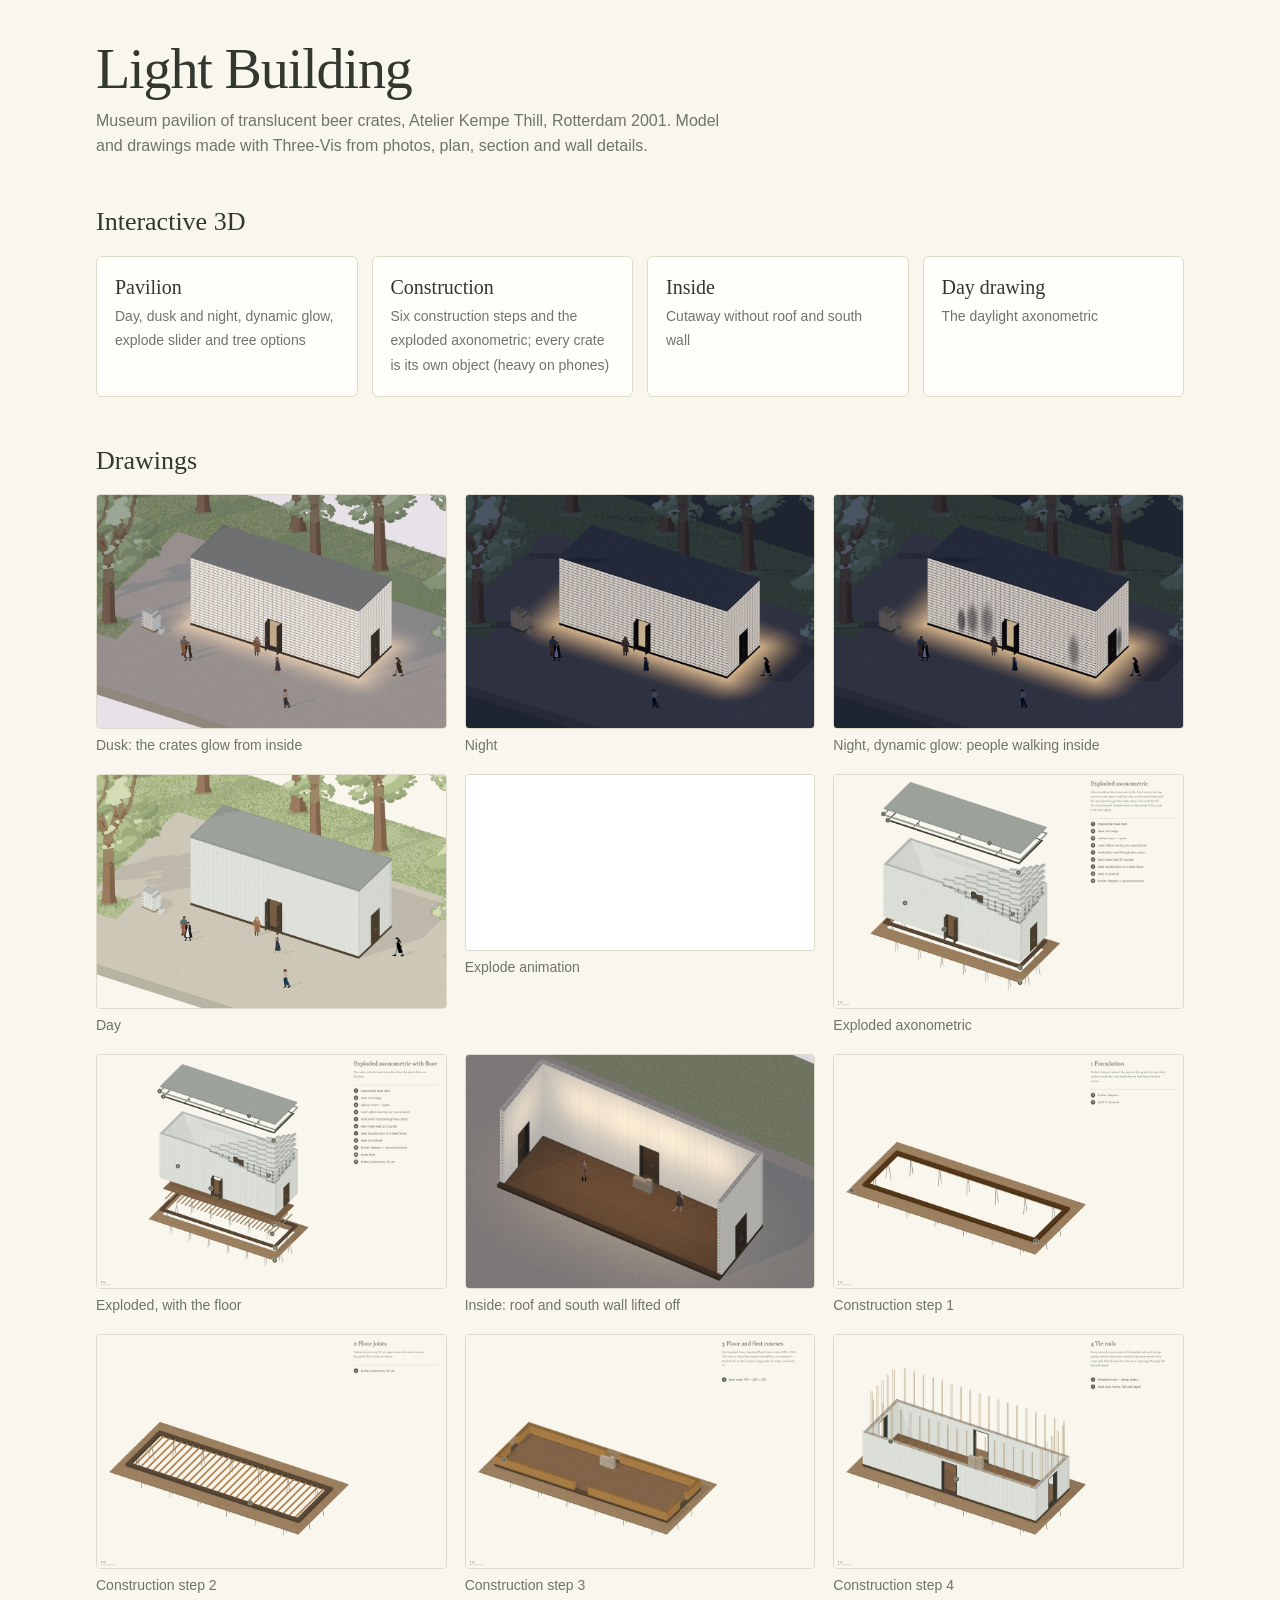
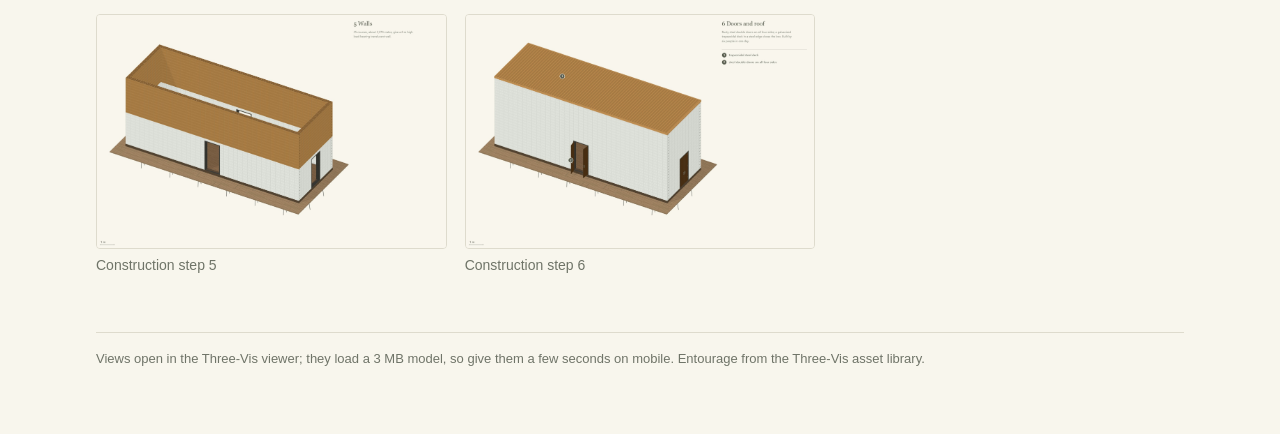
==== index.html @ fe7c5563 "Light Building viewer: interactive views and drawings Four Three-Vis viewers (pavilion, construction" ====
<!doctype html>
<html lang="en">
<head>
<meta charset="utf-8">
<meta name="viewport" content="width=device-width, initial-scale=1">
<title>Light Building</title>
<meta name="description" content="Axonometric drawings and interactive 3D views of the Light Building, Atelier Kempe Thill, Rotterdam 2001.">
<style>
  :root { --paper: #f8f6ed; --ink: #34372f; --muted: #6f7468; --rule: #dedbcd; --card: #fffefa; }
  @media (prefers-color-scheme: dark) { :root { --paper: #1d1f1b; --ink: #ecebe3; --muted: #a7aa9f; --rule: #3a3d36; --card: #262823; } }
  * { box-sizing: border-box; }
  body { margin: 0; background: var(--paper); color: var(--ink); font: 16px/1.55 "Segoe UI", "Helvetica Neue", Arial, sans-serif; }
  main { max-width: 1120px; margin: 0 auto; padding: 40px 16px 64px; }
  h1 { font: 400 clamp(34px, 6vw, 56px)/1.05 Georgia, "Times New Roman", serif; margin: 0 0 10px; letter-spacing: -0.02em; }
  h2 { font: 400 26px/1.2 Georgia, "Times New Roman", serif; margin: 48px 0 6px; }
  .lede { color: var(--muted); max-width: 640px; margin: 0; }
  .views { display: grid; grid-template-columns: repeat(auto-fill, minmax(240px, 1fr)); gap: 14px; margin-top: 18px; }
  .views a { display: block; padding: 18px; background: var(--card); border: 1px solid var(--rule); border-radius: 6px; color: inherit; text-decoration: none; }
  .views a:hover, .views a:focus-visible { border-color: var(--ink); }
  .views strong { display: block; font: 400 20px/1.25 Georgia, serif; margin-bottom: 4px; }
  .views span { color: var(--muted); font-size: 14px; }
  .gallery { display: grid; grid-template-columns: repeat(auto-fill, minmax(320px, 1fr)); gap: 18px; margin-top: 18px; }
  figure { margin: 0; }
  figure img, figure video { width: 100%; height: auto; display: block; border-radius: 4px; border: 1px solid var(--rule); background: #fff; }
  figcaption { color: var(--muted); font-size: 14px; margin-top: 6px; }
  footer { color: var(--muted); font-size: 13px; margin-top: 56px; border-top: 1px solid var(--rule); padding-top: 16px; }
</style>
</head>
<body>
<main>
  <h1>Light Building</h1>
  <p class="lede">Museum pavilion of translucent beer crates, Atelier Kempe Thill, Rotterdam 2001. Model and drawings made with Three-Vis from photos, plan, section and wall details.</p>

  <h2>Interactive 3D</h2>
  <div class="views">
    <a href="pavilion/"><strong>Pavilion</strong><span>Day, dusk and night, dynamic glow, explode slider and tree options</span></a>
    <a href="construction/"><strong>Construction</strong><span>Six construction steps and the exploded axonometric; every crate is its own object (heavy on phones)</span></a>
    <a href="inside/"><strong>Inside</strong><span>Cutaway without roof and south wall</span></a>
    <a href="day/"><strong>Day drawing</strong><span>The daylight axonometric</span></a>
  </div>

  <h2>Drawings</h2>
  <div class="gallery" id="gallery"></div>

  <footer>Views open in the Three-Vis viewer; they load a 3 MB model, so give them a few seconds on mobile. Entourage from the Three-Vis asset library.</footer>
</main>
<script>
  // filled from images/list.json (file, caption), written when the site is built
  fetch('images/list.json').then(r => r.json()).then(items => {
    const gallery = document.getElementById('gallery');
    for (const { file, caption } of items) {
      const figure = document.createElement('figure');
      const media = document.createElement(file.endsWith('.mp4') ? 'video' : 'img');
      if (media.tagName === 'VIDEO') Object.assign(media, { src: 'images/' + file, autoplay: true, loop: true, muted: true, playsInline: true });
      else Object.assign(media, { src: 'images/' + file, alt: caption, loading: 'lazy' });
      const text = document.createElement('figcaption'); text.textContent = caption;
      figure.append(media, text); gallery.append(figure);
    }
  });
</script>
</body>
</html>
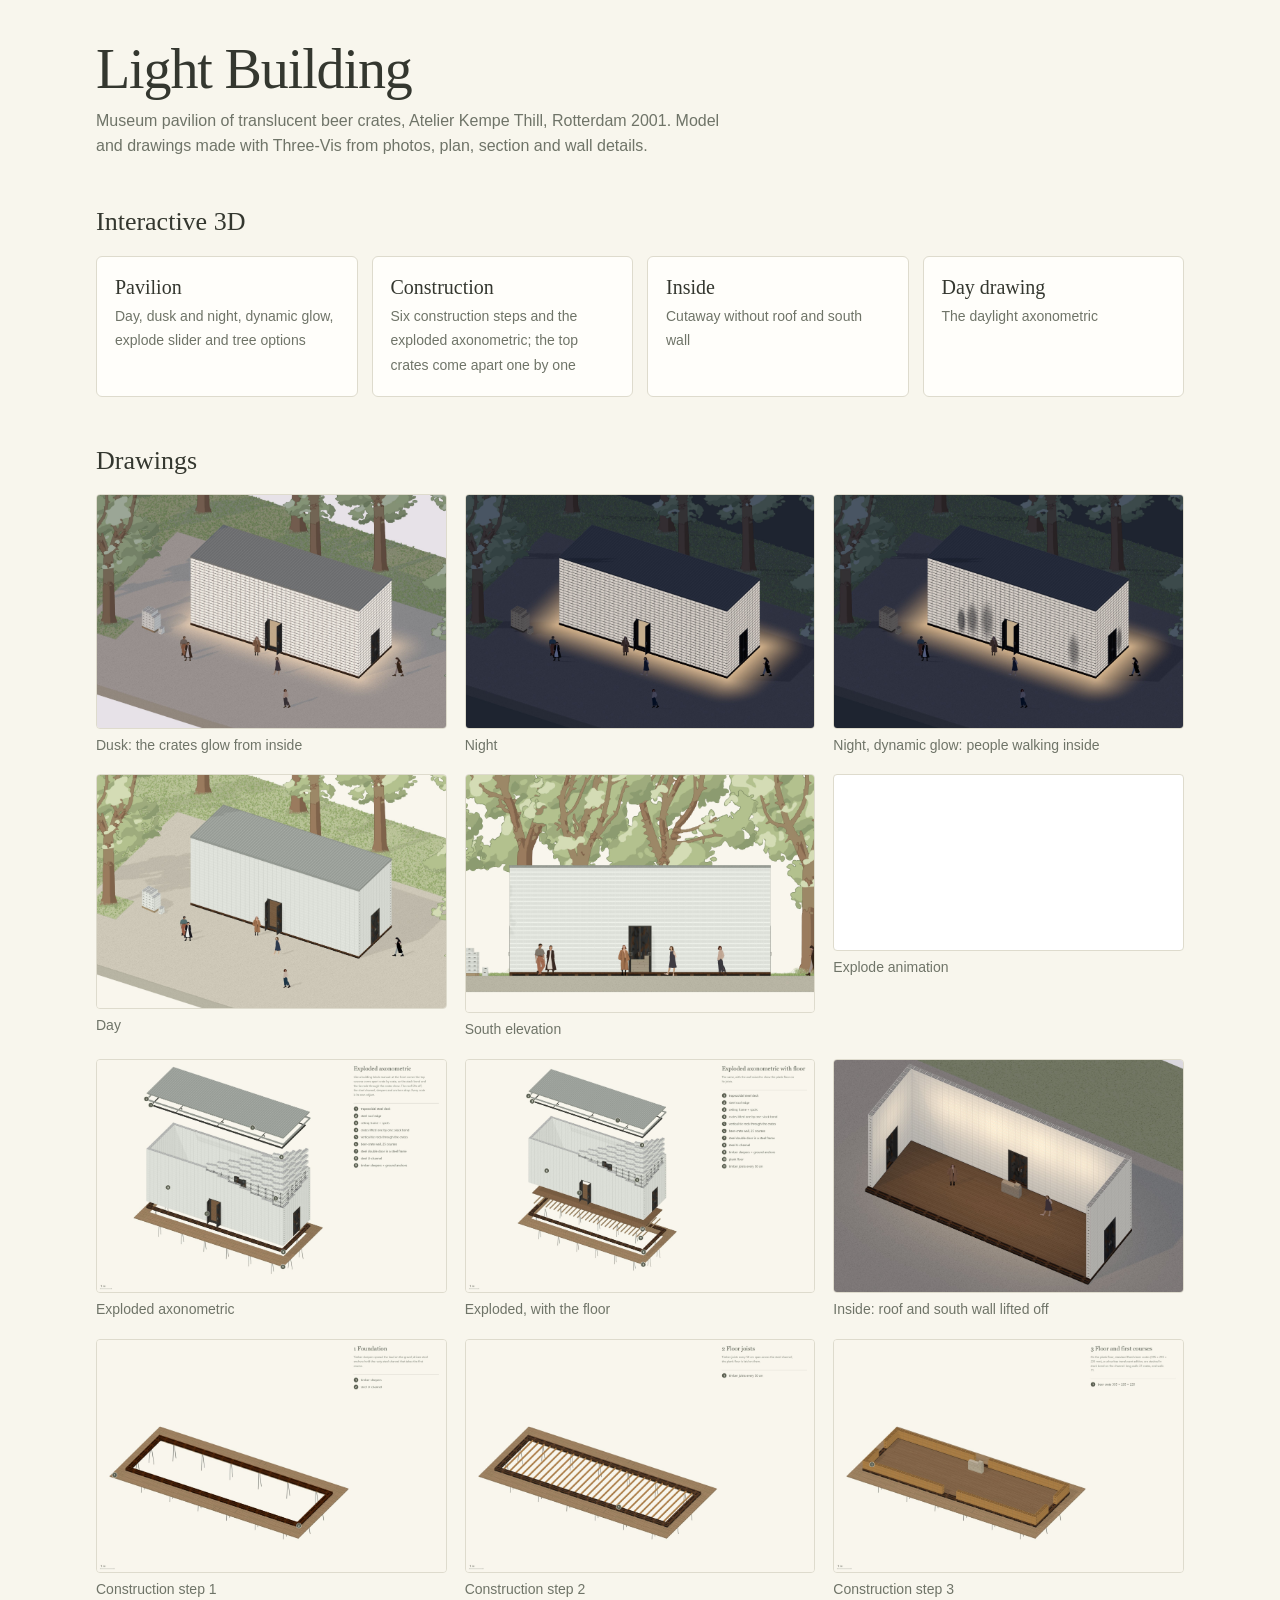
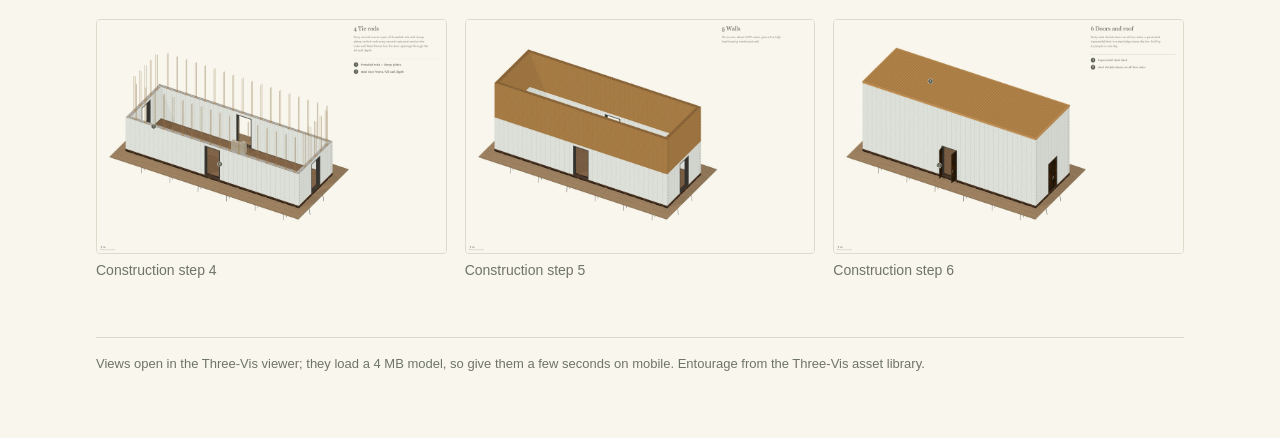
==== commit bdc61b6a: "Light Building viewer: v7 review fixes - Doors in weathered steel and a thin rust base channel, matc" ====
--- a/index.html
+++ b/index.html
@@ -34,7 +34,7 @@
   <h2>Interactive 3D</h2>
   <div class="views">
     <a href="pavilion/"><strong>Pavilion</strong><span>Day, dusk and night, dynamic glow, explode slider and tree options</span></a>
-    <a href="construction/"><strong>Construction</strong><span>Six construction steps and the exploded axonometric; every crate is its own object (heavy on phones)</span></a>
+    <a href="construction/"><strong>Construction</strong><span>Six construction steps and the exploded axonometric; the top crates come apart one by one</span></a>
     <a href="inside/"><strong>Inside</strong><span>Cutaway without roof and south wall</span></a>
     <a href="day/"><strong>Day drawing</strong><span>The daylight axonometric</span></a>
   </div>
@@ -42,7 +42,7 @@
   <h2>Drawings</h2>
   <div class="gallery" id="gallery"></div>
 
-  <footer>Views open in the Three-Vis viewer; they load a 3 MB model, so give them a few seconds on mobile. Entourage from the Three-Vis asset library.</footer>
+  <footer>Views open in the Three-Vis viewer; they load a 4 MB model, so give them a few seconds on mobile. Entourage from the Three-Vis asset library.</footer>
 </main>
 <script>
   // filled from images/list.json (file, caption), written when the site is built
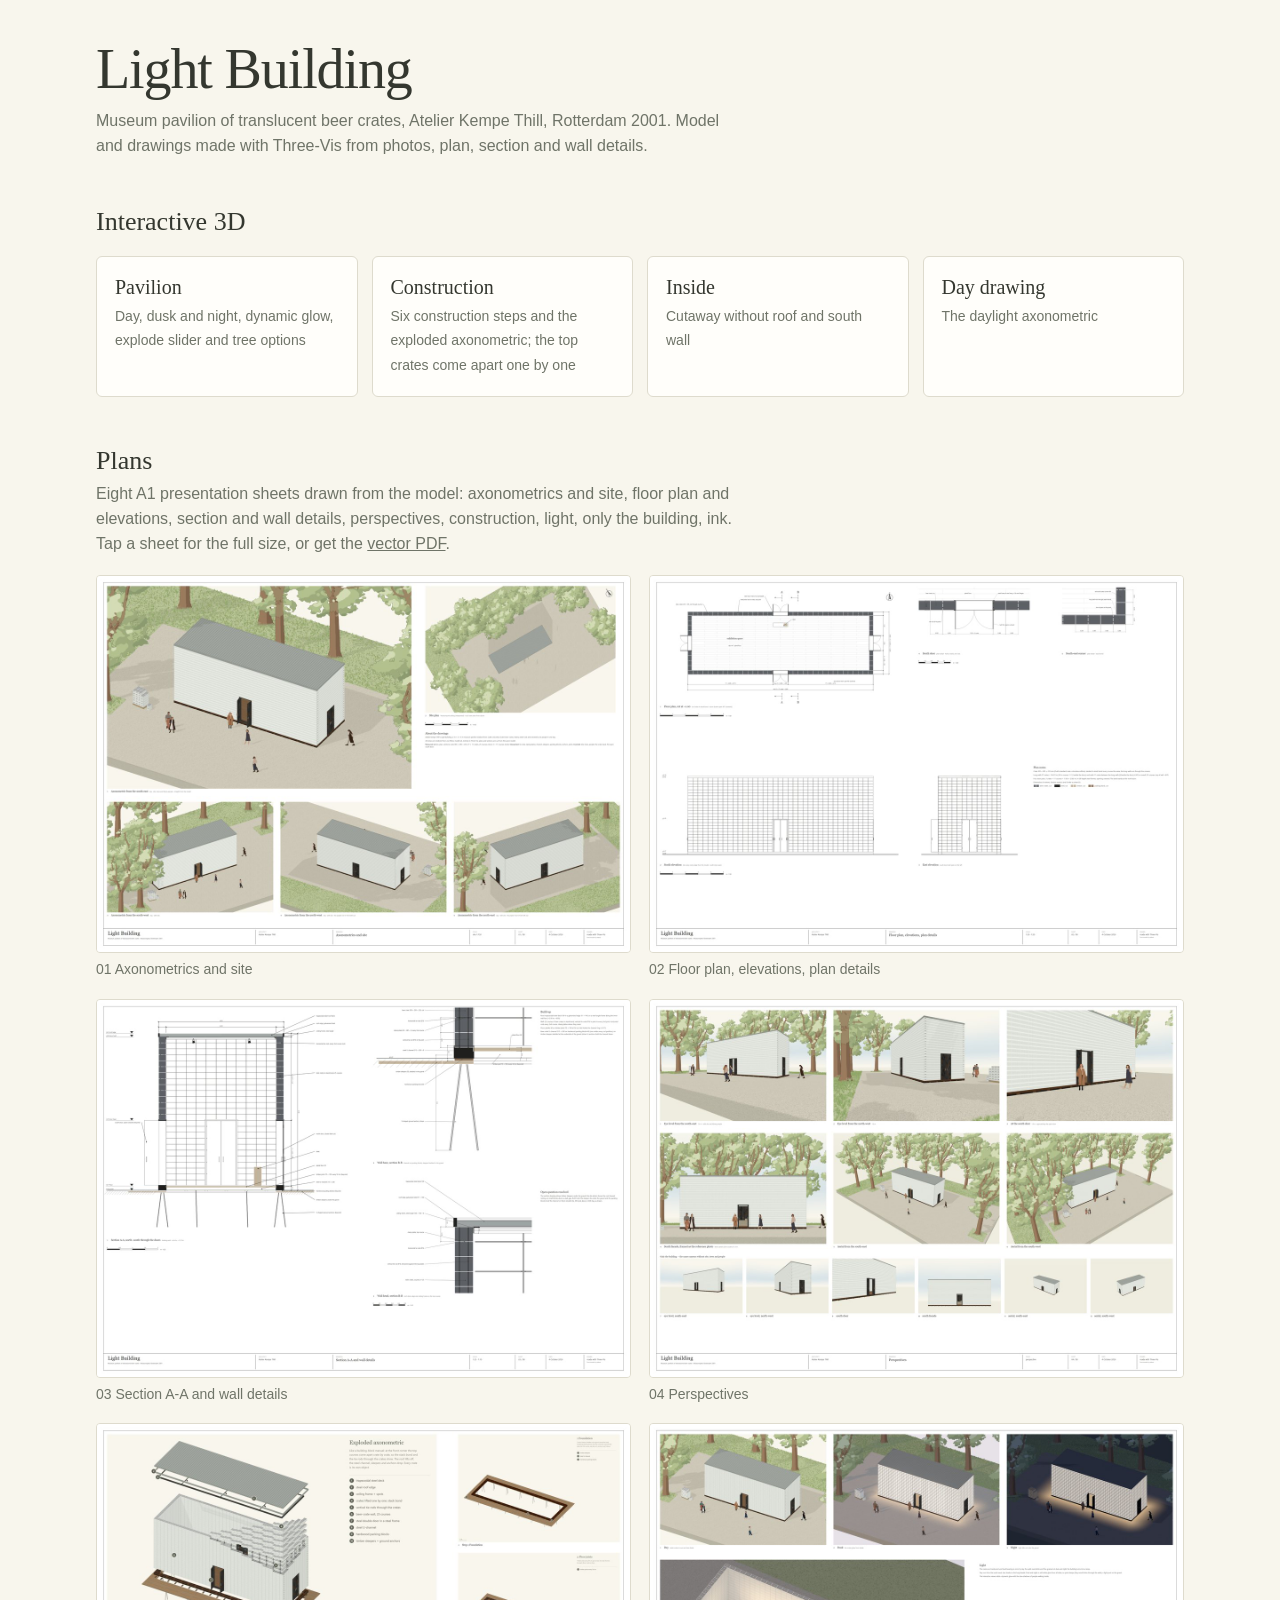
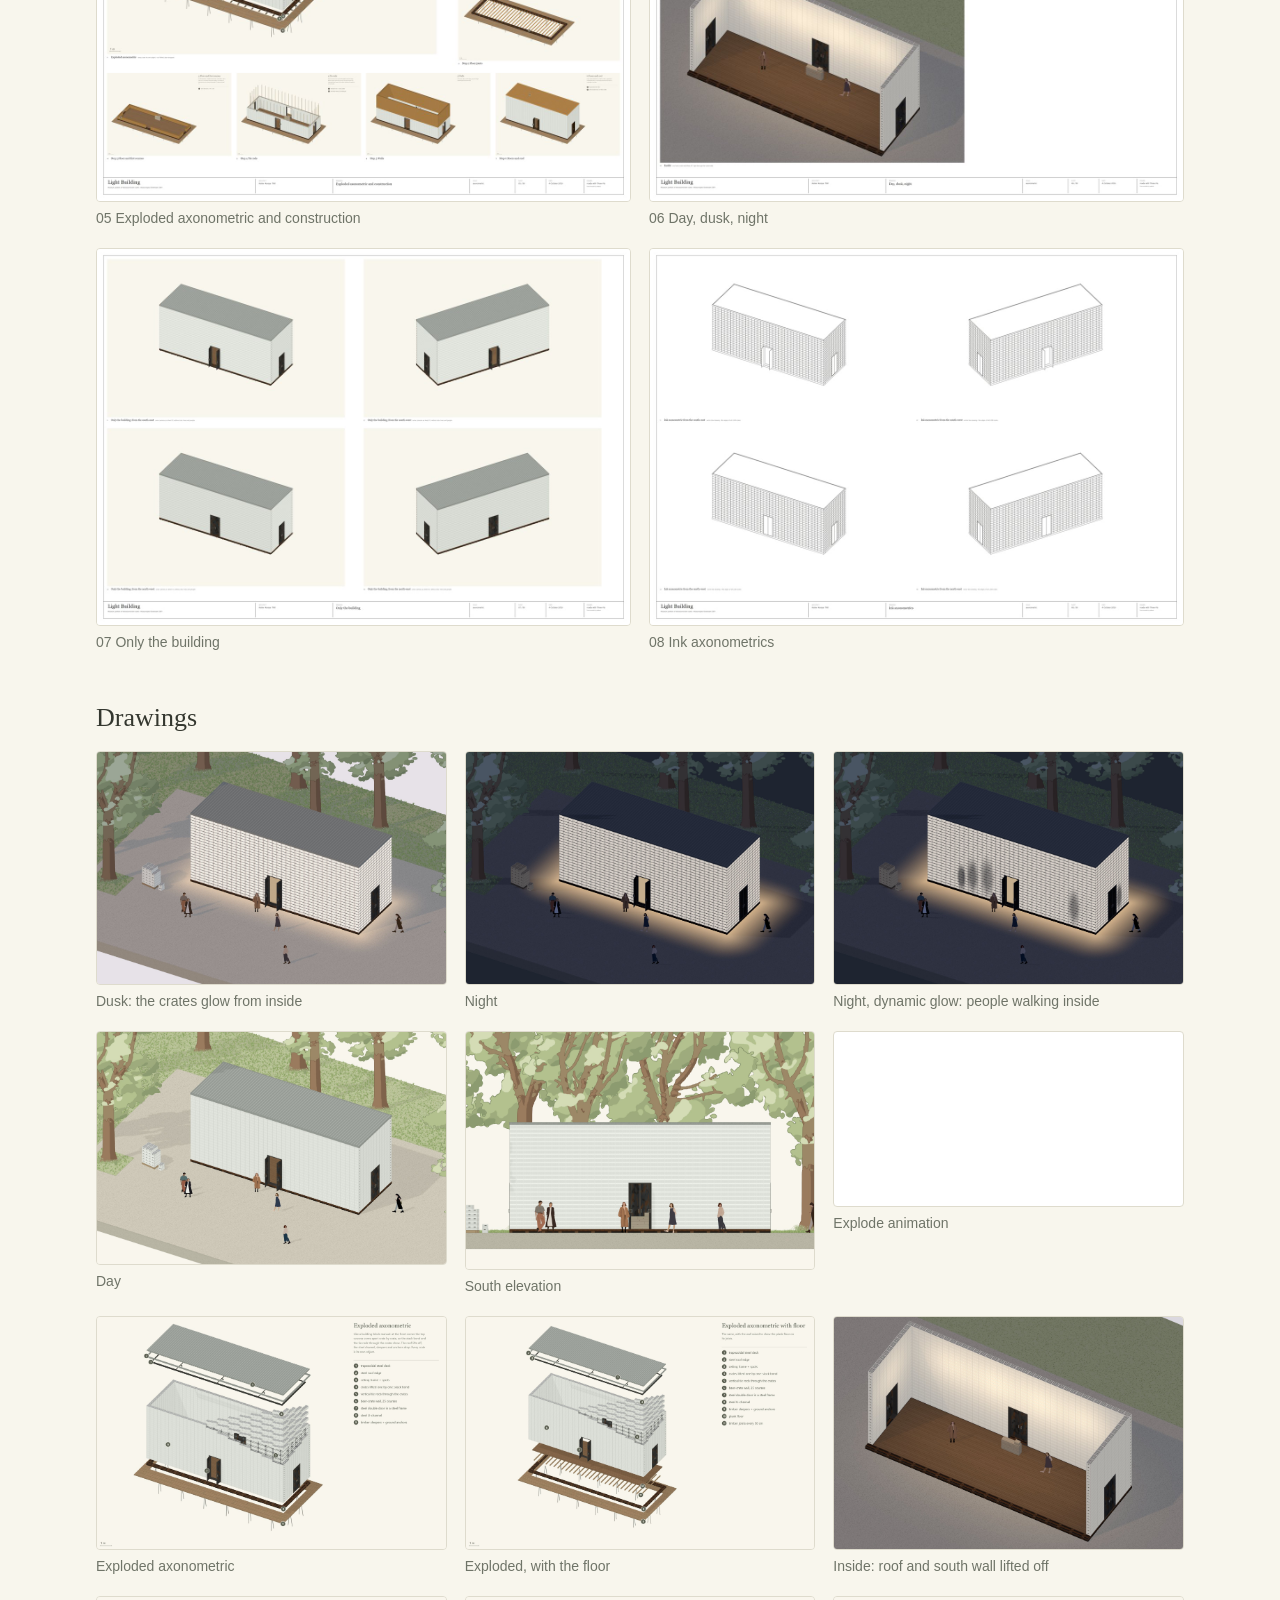
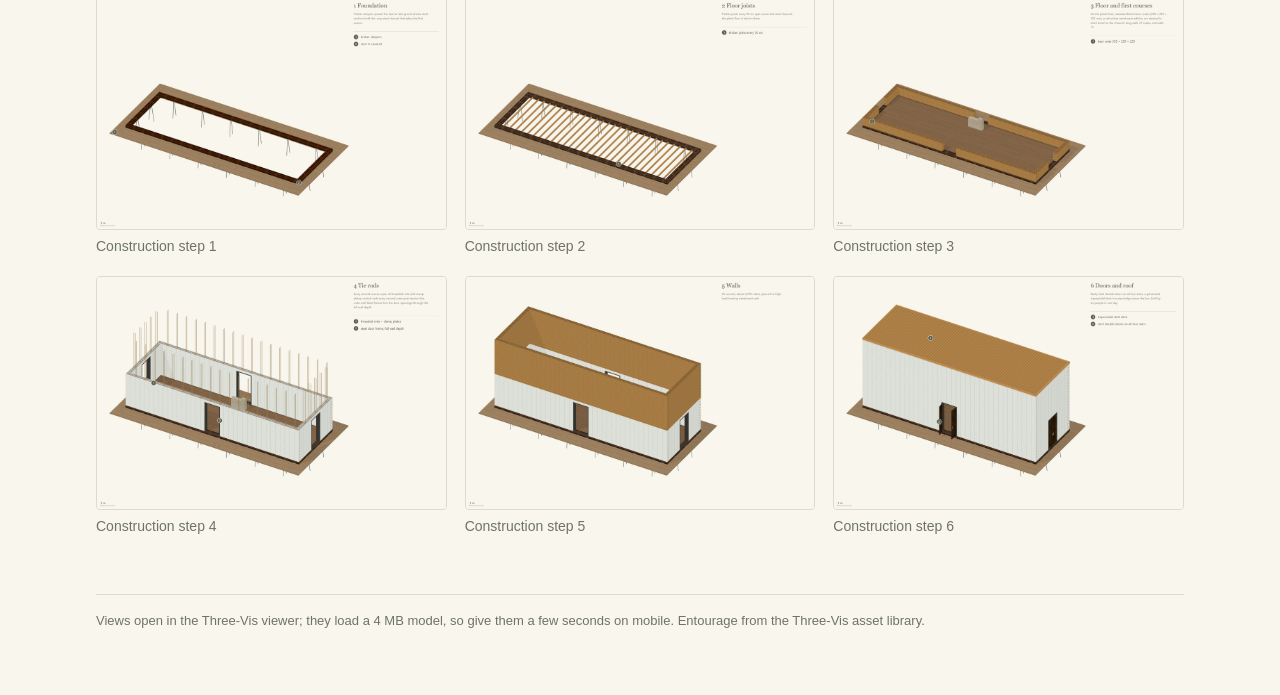
==== commit 4f15fc1e: "Light Building viewer: Plans section with the A1 plan set Eight A1 sheets (thumbnails, 3200 px JPEGs" ====
--- a/index.html
+++ b/index.html
@@ -23,6 +23,9 @@
   figure { margin: 0; }
   figure img, figure video { width: 100%; height: auto; display: block; border-radius: 4px; border: 1px solid var(--rule); background: #fff; }
   figcaption { color: var(--muted); font-size: 14px; margin-top: 6px; }
+  .lede a, figure a { color: inherit; }
+  .plans { grid-template-columns: repeat(auto-fill, minmax(420px, 1fr)); }
+  @media (max-width: 480px) { .plans { grid-template-columns: 1fr; } }
   footer { color: var(--muted); font-size: 13px; margin-top: 56px; border-top: 1px solid var(--rule); padding-top: 16px; }
 </style>
 </head>
@@ -39,12 +42,26 @@
     <a href="day/"><strong>Day drawing</strong><span>The daylight axonometric</span></a>
   </div>
 
+  <h2>Plans</h2>
+  <p class="lede">Eight A1 presentation sheets drawn from the model: axonometrics and site, floor plan and elevations, section and wall details, perspectives, construction, light, only the building, ink. Tap a sheet for the full size, or get the <a href="plans/Light-Building-plan-set.pdf">vector PDF</a>.</p>
+  <div class="gallery plans" id="plans"></div>
+
   <h2>Drawings</h2>
   <div class="gallery" id="gallery"></div>
 
   <footer>Views open in the Three-Vis viewer; they load a 4 MB model, so give them a few seconds on mobile. Entourage from the Three-Vis asset library.</footer>
 </main>
 <script>
+  // sheets from plans/list.json (thumb, full, caption), written when the site is built
+  fetch('plans/list.json').then(r => r.json()).then(items => {
+    const plans = document.getElementById('plans');
+    for (const { thumb, full, caption } of items) {
+      const figure = document.createElement('figure'), link = document.createElement('a'), img = document.createElement('img');
+      Object.assign(link, { href: 'plans/' + full }); Object.assign(img, { src: 'plans/' + thumb, alt: caption, loading: 'lazy' });
+      const text = document.createElement('figcaption'); text.textContent = caption;
+      link.append(img); figure.append(link, text); plans.append(figure);
+    }
+  });
   // filled from images/list.json (file, caption), written when the site is built
   fetch('images/list.json').then(r => r.json()).then(items => {
     const gallery = document.getElementById('gallery');
